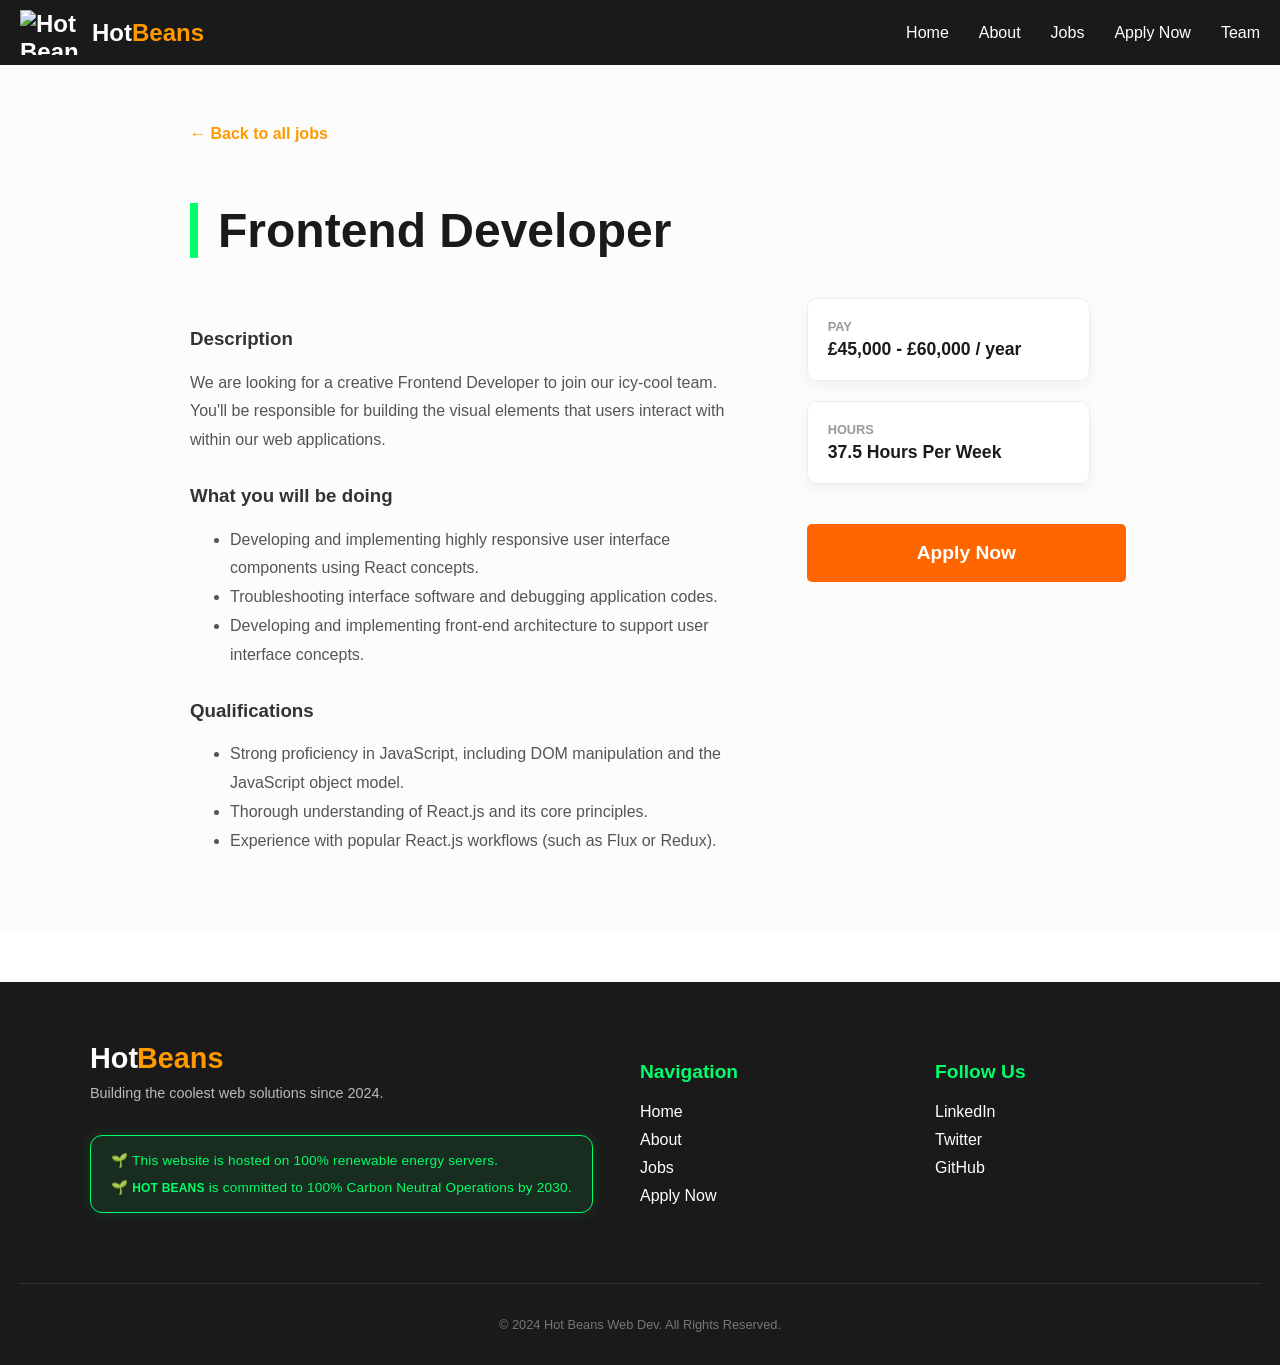
==== frontend.html @ 048b9bd3 "Add files via upload" ====
<!DOCTYPE html>
<html lang="en">
<head>
    <meta charset="UTF-8">
    <meta name="viewport" content="width=device-width, initial-scale=1.0">
    <title>Frontend Developer | Hot Beans</title>
    <link rel="stylesheet" href="style.css">
</head>
<body>

 <nav class="navbar">
    <a href="index.html" class="logo-link">
       <div class="logo">
    <img src="images/hotbeans_logo_128.png" alt="Hot Beans Logo" class="nav-icon">
    Hot<span>Beans</span>
</div>
    </a>
    
    <ul>
        <li><a href="index.html">Home</a></li>
        <li><a href="about.html">About</a></li>
        <li><a href="jobs.html">Jobs</a></li>
        <li><a href="apply.html">Apply Now</a></li>
        <li><a href="team.html">Team</a></li>
    </ul>
</nav>

    <section class="job-detail-page">
        <div class="detail-container">
            <a href="jobs.html" class="back-link">← Back to all jobs</a>
            
            <h1>Frontend Developer</h1>
            
            <div class="detail-content">
                <div class="main-info">
                    <h3>Description</h3>
                    <p>We are looking for a creative Frontend Developer to join our icy-cool team. You'll be responsible for building the visual elements that users interact with within our web applications.</p>
                    
                    <h3>What you will be doing</h3>
                    <ul>
                        <li>Developing and implementing highly responsive user interface components using React concepts.</li>
                        <li>Troubleshooting interface software and debugging application codes.</li>
                        <li>Developing and implementing front-end architecture to support user interface concepts.</li>
                    </ul>

                    <h3>Qualifications</h3>
                    <ul>
                        <li>Strong proficiency in JavaScript, including DOM manipulation and the JavaScript object model.</li>
                        <li>Thorough understanding of React.js and its core principles.</li>
                        <li>Experience with popular React.js workflows (such as Flux or Redux).</li>
                    </ul>
                </div>

                <div class="side-info">
                    <div class="stat-box">
                        <h4>Pay</h4>
                        <p>£45,000 - £60,000 / year</p>
                    </div>
                    <div class="stat-box">
                        <h4>Hours</h4>
                        <p>37.5 Hours Per Week</p>
                    </div>
                    <a href="apply.html" class="btn apply-now-full">Apply Now</a>
                </div>
            </div>
        </div>
    </section>
    <footer class="footer">
    <div class="footer-container">
        <div class="footer-logo">
            Hot<span>Beans</span>
            <p>Building the coolest web solutions since 2024.</p>

            <div class="sustainability-badge">
                <p>🌱 This website is hosted on 100% renewable energy servers.</p>
    <p>🌱 <strong>Hot Beans</strong> is committed to 100% Carbon Neutral Operations by 2030.</p>
</div>
        </div>

        <div class="footer-links">
            <h3>Navigation</h3>
            <ul>
                <li><a href="index.html">Home</a></li>
                <li><a href="about.html">About</a></li>
                <li><a href="jobs.html">Jobs</a></li>
                <li><a href="apply.html">Apply Now</a></li>
            </ul>
        </div>

           <div class="footer-socials">
    <h3>Follow Us</h3>
    <div class="social-icons">
        <a href="https://gb.linkedin.com/" target="_blank">LinkedIn</a>
        <a href="https://x.com" target="_blank">Twitter</a>
        <a href="https://github.com" target="_blank">GitHub</a>
    </div>
</div>
    </div>
    
    <div class="footer-bottom">
        <p>&copy; 2024 Hot Beans Web Dev. All Rights Reserved.</p>
    </div>
</footer>
</body>
</html>
---- style.css ----
/* =========================================
   1. GLOBAL STYLES & BUTTONS
   ========================================= */
html {
    scroll-behavior: smooth;
}

body {
    font-family: 'Segoe UI', Tahoma, Geneva, Verdana, sans-serif;
    margin: 0;
    overflow-x: hidden;
}

.btn {
    display: inline-block;
    background-color: #ff6600;
    padding: 12px 25px;
    color: white;
    text-decoration: none;
    border-radius: 5px;
    font-weight: bold;
    margin-top: 20px;
    transition: transform 0.2s;
}

.btn:hover {
    transform: scale(1.05);
}

.section-title {
    font-size: 2.5rem;
    margin-bottom: 40px;
    color: #333;
}


/* =========================================
   3. NAVBAR & BRANDING
   ========================================= */
.navbar {
    display: flex;
    justify-content: space-between;
    align-items: center;
    padding: 10px 20px;
    background-color: #1a1a1a;
}

.nav-container {
    max-width: 100%;
    padding-left: 20px;
    padding-right: 40px;
    display: flex;
    justify-content: space-between;
    width: 100%;
}

.logo-link {
    text-decoration: none;
    transition: opacity 0.3s;
}

.logo {
    display: flex;
    align-items: center;
    gap: 12px;
    font-size: 1.5rem;
    font-weight: bold;
    color: white;
    transition: color 0.3s, text-shadow 0.3s;
}

.logo span {
    color: #ff9900;
    margin-left: -12px; /* Pulls Beans into Hot */
}

.nav-icon {
    height: 45px;
    width: auto;
    max-width: 60px;
    object-fit: contain;
    display: block;
    image-rendering: -webkit-optimize-contrast;
    transition: all 0.4s ease-in-out; 
}

/* Logo Hover States */
.logo:hover {
    color: #ff9900;
    text-shadow: 0 0 10px #ff4500;
}

.logo:hover .nav-icon {
    animation: flicker 0.8s infinite alternate, heatWave 1.5s infinite ease-in-out;
}

/* Nav Links */
.navbar ul {
    display: flex;
    list-style: none;
    margin: 0;
    padding: 0;
}

.navbar li {
    margin-left: 30px;
}

.navbar a {
    color: #fff;
    text-decoration: none;
    transition: color 0.3s;
}

.navbar a:hover {
    color: #ff9900;
}

/* =========================================
   3. HERO SECTION (Homepage)
   ========================================= */
.hero {
    /* Reduced overlay from 0.6 to 0.2 for much more light */
    background: linear-gradient(rgba(0,0,0,0.2), rgba(0,0,0,0.2)), url('images/image.jpg');
    background-position: center;
    background-size: cover;
    height: 80vh;
    display: flex;
    justify-content: center;
    align-items: center;
    text-align: center;
    position: relative;
    overflow: hidden;
    /* This boosts the overall image brightness */
    filter: brightness(1.1) contrast(1.05);
}

.hero-content {
    z-index: 10;
}

.hero-content h1 {
    color: #00ff6a;
    font-size: 3.5rem;
    margin-bottom: 10px;
    /* Stronger shadow so it's readable on a bright background */
    text-shadow: 2px 2px 15px rgba(0, 0, 0, 0.9);
}

.hero-content p {
    color: #00fff2;
    font-size: 1.3rem;
    font-weight: 600;
    text-shadow: 1px 1px 10px rgba(0, 0, 0, 0.9);
}

.snow {
    pointer-events: none;
    position: absolute;
    inset: 0;
    background-image: 
        radial-gradient(2px 2px at 20px 30px, #fff, transparent),
        radial-gradient(3px 3px at 80px 120px, #fff, transparent),
        radial-gradient(2px 2px at 150px 90px, #fff, transparent),
        radial-gradient(3px 3px at 250px 40px, #fff, transparent);
    background-size: 300px 300px;
    animation: snow-fall 10s linear infinite;
    opacity: 0.5;
}

.aurora {
    position: absolute;
    inset: 0;
    pointer-events: none;
    mix-blend-mode: screen;        
    opacity: 0.6; 
    background: radial-gradient(circle at 10% 0%, rgba(0,255,200,0.5), transparent 60%),
                radial-gradient(circle at 60% 0%, rgba(0,180,255,0.5), transparent 60%);
    animation: aurora-move 15s ease-in-out infinite alternate;
}

@keyframes leopardFloat {
    0%, 100% { transform: translateY(0); }
    50% { transform: translateY(-15px); }
}

@keyframes snow-fall {
    from { background-position: 0 0; }
    to { background-position: 0 300px; }
}

/* =========================================
   4. INFO SECTION (Lynx Image & About)
   ========================================= */
.info-section {
    padding: 80px 20px;
    background-color: #f5f5f5;
}

.info-container {
    max-width: 1000px;
    margin: 0 auto;
    display: flex;
    align-items: center;
    justify-content: center;
    gap: 30px;
}

.info-image {
    flex: 1;
    display: flex;
    justify-content: flex-end;
}

.info-image a {
    display: inline-block;
    cursor: pointer;
    text-decoration: none;
}

.info-image img {
    width: 100%;
    max-width: 450px;
    border-radius: 20px;
    box-shadow: 0 20px 40px rgba(0,0,0,0.1);
    transition: transform 0.4s cubic-bezier(0.175, 0.885, 0.32, 1.275), box-shadow 0.4s ease;
}

.info-image img:hover {
    transform: scale(1.05) rotate(1deg);
    box-shadow: 0 0 40px rgba(0, 255, 242, 0.6);
}

.info-text {
    flex: 1;
    text-align: left;
    padding-right: 20px;
}

/* =========================================
   5. ABOUT PAGE (Values, Services, CTA)
   ========================================= */
/* Values Section */
.values-section {
    padding: 80px 20px;
    background-color: #f9f9f9;
    text-align: center;
}

.values-grid {
    display: flex;
    justify-content: center;
    gap: 30px;
    max-width: 1100px;
    margin: 0 auto;
    flex-wrap: wrap;
}

.value-card {
    background: white;
    padding: 40px;
    border-radius: 20px;
    flex: 1;
    min-width: 250px;
    box-shadow: 0 10px 30px rgba(0,0,0,0.05);
    transition: transform 0.3s ease;
    border-bottom: 4px solid #00ff6a;
}

.value-card:hover {
    transform: translateY(-10px);
}

.value-card .icon {
    font-size: 3rem;
    margin-bottom: 20px;
}

.value-card h3 {
    margin-bottom: 15px;
    color: #1a1a1a;
}

.value-card p {
    color: #666;
    line-height: 1.6;
}

/* Services Section */
.services-section {
    padding: 80px 20px;
    background-color: #ffffff;
    text-align: center;
}

.services-container {
    display: flex;
    justify-content: center;
    gap: 30px;
    max-width: 1100px;
    margin: 0 auto;
    flex-wrap: wrap;
}

.service-card {
    flex: 1;
    min-width: 280px;
    padding: 40px 20px;
    border: 1px solid #eee;
    border-radius: 15px;
    transition: all 0.3s ease;
}

.service-card:hover {
    background: #fcfcfc;
    border-color: #00ff6a;
    transform: scale(1.02);
}

.service-icon {
    font-size: 2.5rem;
    margin-bottom: 20px;
}

/* CTA Section */
.cta-section {
    padding: 100px 20px;
    background: linear-gradient(135deg, #1a1a1a 0%, #000000 100%);
    color: white;
    text-align: center;
}

.cta-content h2 {
    font-size: 3rem;
    color: #00ff6a;
    margin-bottom: 10px;
}

.cta-content p {
    font-size: 1.2rem;
    color: #00fff2;
    margin-bottom: 30px;
}

.cta-btn {
    padding: 15px 40px;
    font-size: 1.2rem;
    background-color: #ff9900;
    border: none;
    box-shadow: 0 0 20px rgba(255, 153, 0, 0.4);
}

.cta-btn:hover {
    background-color: #e68a00;
    transform: translateY(-3px);
    box-shadow: 0 0 30px rgba(255, 153, 0, 0.6);
}

/* =========================================
   6. FORMS & APPLY PAGE
   ========================================= */
.apply-section {
    padding: 80px 20px;
    background: #f4f4f4;
    min-height: 80vh;
    display: flex;
    justify-content: center;
    align-items: center;
}

.form-container {
    background: white;
    padding: 50px;
    border-radius: 20px;
    box-shadow: 0 15px 40px rgba(0,0,0,0.1);
    max-width: 600px;
    width: 100%;
    border-top: 5px solid #ff9900;
}

.form-group {
    margin-bottom: 20px;
    text-align: left;
}

.form-group label {
    display: block;
    font-weight: bold;
    margin-bottom: 8px;
    color: #333;
}

.form-group input, 
.form-group select, 
.form-group textarea {
    width: 100%;
    padding: 12px;
    border: 2px solid #eee;
    border-radius: 8px;
    font-family: inherit;
    transition: all 0.3s ease;
}

.form-group input:focus, 
.form-group select:focus, 
.form-group textarea:focus {
    outline: none;
    border-color: #00ff6a;
    box-shadow: 0 0 10px rgba(0, 255, 106, 0.2);
}

/* File Upload Specific Styling */
input[type="file"] {
    background: #f9f9f9;
    padding: 10px;
    border: 2px dashed #00ff6a;
    border-radius: 8px;
    cursor: pointer;
    width: 100%;
}

input[type="file"]::file-selector-button {
    background-color: #333;
    color: white;
    padding: 8px 16px;
    border: none;
    border-radius: 5px;
    margin-right: 15px;
    cursor: pointer;
    transition: 0.3s;
}

input[type="file"]::file-selector-button:hover {
    background-color: #00fff2;
    color: #000;
}

.apply-form .btn {
    width: 100%;
    padding: 15px;
    font-size: 1.1rem;
    background-color: #ff9900;
    color: white;
    border: none;
    border-radius: 8px;
    cursor: pointer;
    transition: 0.3s;
}

.apply-form .btn:hover {
    background-color: #e68a00;
    transform: translateY(-2px);
    box-shadow: 0 5px 15px rgba(255, 153, 0, 0.4);
}

#success-message {
    animation: fadeIn 0.5s ease-in-out;
}

@keyframes fadeIn {
    from { opacity: 0; transform: translateY(10px); }
    to { opacity: 1; transform: translateY(0); }
}

/* =========================================
   7. FOOTER
   ========================================= */
.footer {
    background-color: #1a1a1a;
    color: #fff;
    padding: 60px 20px 20px 20px;
    margin-top: 50px;
}

.footer-container {
    max-width: 1100px;
    margin: 0 auto;
    display: flex;
    justify-content: space-between;
    flex-wrap: wrap;
    gap: 40px;
}

.footer-logo {
    flex: 2;
    font-size: 1.5rem;
    font-weight: bold;
}

.footer-logo span {
    color: #ff9900;
}

.footer-logo p {
    font-size: 0.9rem;
    color: #bbb;
    margin-top: 10px;
    font-weight: normal;
}

.footer-links, .footer-socials {
    flex: 1;
}

.footer h3 {
    font-size: 1.2rem;
    margin-bottom: 20px;
    color: #00ff6a;
}

.footer ul {
    list-style: none;
    padding: 0;
}

.footer ul li {
    margin-bottom: 10px;
}

.footer a {
    color: #ffffff;
    text-decoration: none;
    transition: color 0.3s;
}

.footer a:hover {
    color: #ff9900;
}

.social-icons a {
    display: block;
    margin-bottom: 10px;
}

.footer-bottom {
    text-align: center;
    margin-top: 50px;
    padding-top: 20px;
    border-top: 1px solid #333;
    font-size: 0.8rem;
    color: #777;
}

/* =========================================
   8. JOBS PAGE STYLES
   ========================================= */
.jobs-header {
    text-align: center;
    padding: 60px 20px;
    background: #1a1a1a;
    color: white;
}

.job-grid-section {
    padding: 50px 20px;
    background: #fff;
}

.job-grid {
    display: flex;
    justify-content: center;
    gap: 20px;
    max-width: 1100px;
    margin: 0 auto;
}

.job-card {
    flex: 1;
    background: #f9f9f9;
    padding: 30px;
    border-radius: 15px;
    border: 1px solid #eee;
    text-align: center;
    transition: 0.3s;
}

.job-card:hover {
    border-color: #ff9900;
    transform: translateY(-5px);
    box-shadow: 0 10px 25px rgba(0,0,0,0.05);
}

.divider {
    border: 0;
    height: 1px;
    background: #eee;
    margin: 40px 0;
}

.job-details-container {
    max-width: 900px;
    margin: 0 auto 100px;
    padding: 0 20px;
}

.detail-box {
    margin-bottom: 80px;
    padding: 40px;
    background: white;
    border-left: 5px solid #00ff6a; /* Neon Green accent */
    box-shadow: 0 5px 20px rgba(0,0,0,0.05);
    border-radius: 0 15px 15px 0;
}

.detail-grid {
    display: grid;
    grid-template-columns: 1fr 1fr;
    gap: 30px;
    margin-top: 20px;
}

.pay-info {
    grid-column: span 2;
    background: #f4f4f4;
    padding: 20px;
    border-radius: 10px;
    display: flex;
    justify-content: space-between;
    align-items: center;
    margin-top: 20px;
}

.pay-info strong {
    color: #333;
}

/* =========================================
   9. JOB DETAIL INDIVIDUAL PAGES
   ========================================= */
.job-detail-page {
    padding: 60px 20px;
    background-color: #fcfcfc;
    min-height: 80vh;
}

.detail-container {
    max-width: 900px;
    margin: 0 auto;
}

.back-link {
    display: inline-block;
    margin-bottom: 20px;
    color: #ff9900;
    text-decoration: none;
    font-weight: bold;
}

.job-detail-page h1 {
    font-size: 3rem;
    margin-bottom: 40px;
    color: #1a1a1a;
    border-left: 8px solid #00ff6a; /* That signature neon green */
    padding-left: 20px;
}

.detail-content {
    display: flex;
    gap: 50px;
    flex-wrap: wrap;
}

.main-info {
    flex: 2;
    min-width: 300px;
}

.main-info h3 {
    margin-top: 30px;
    color: #333;
}

.main-info p, .main-info li {
    line-height: 1.8;
    color: #555;
}

.side-info {
    flex: 1;
    min-width: 250px;
}

.stat-box {
    background: white;
    padding: 20px;
    border-radius: 10px;
    box-shadow: 0 5px 15px rgba(0,0,0,0.05);
    margin-bottom: 20px;
    border: 1px solid #eee;
}

.stat-box h4 {
    margin: 0 0 5px 0;
    color: #999;
    text-transform: uppercase;
    font-size: 0.8rem;
}

.stat-box p {
    margin: 0;
    font-weight: bold;
    font-size: 1.1rem;
    color: #1a1a1a;
}

.apply-now-full {
    width: 100%;
    text-align: center;
    padding: 18px;
    font-size: 1.2rem;
}


/* =========================================
   10. TEAM SLIDER (WITH IMAGE BACKGROUND)
   ========================================= */
   .team-page {
    position: relative;
    padding: 100px 20px;
    background: url('images/background.jpg') no-repeat center center;
    background-size: cover;
    background-attachment: fixed; 
    min-height: 80vh;
    display: flex;
    flex-direction: column;
    justify-content: center;
    align-items: center;
    overflow: hidden;
}

/* Dark overlay for readability */
.team-overlay {
    position: absolute;
    inset: 0;
    background: rgba(0, 0, 0, 0.6); 
    z-index: 1;
}

.team-content-wrapper {
    position: relative;
    z-index: 2;
    width: 100%;
}

.section-title-white {
    font-size: 3rem;
    color: #fff;
    margin-bottom: 50px;
    text-align: center;
    text-shadow: 2px 2px 10px rgba(0,0,0,0.5);
}

.slider-container {
    position: relative;
    max-width: 1000px;
    margin: 0 auto;
    display: flex;
    align-items: center;
    gap: 20px;
}

.slider {
    width: 100%;
    overflow: hidden;
    position: relative;
    min-height: 400px; /* Keeps the page from jumping when slides change */
}

/* FADE ANIMATION */
.slide {
    display: none; 
}

.slide.active {
    display: block;
    animation: slideFade 0.6s ease-in-out;
}

@keyframes slideFade {
    from { opacity: 0; transform: translateY(10px); }
    to { opacity: 1; transform: translateY(0); }
}

.member-box {
    display: flex;
    align-items: center;
    gap: 40px;
    background: rgba(255, 255, 255, 0.95); 
    padding: 50px;
    border-radius: 25px;
    text-align: left;
    box-shadow: 0 20px 50px rgba(0,0,0,0.3);
}

.member-box img {
    width: 250px;
    height: 250px;
    border-radius: 15px;
    object-fit: cover;
    box-shadow: 0 10px 20px rgba(0,0,0,0.1);
}

.member-info .role {
    color: #00ff6a; /* Neon Green */
    font-weight: bold;
    text-transform: uppercase;
    margin-bottom: 10px;
    display: block;
}

.arrow {
    background: #ff9900;
    color: white;
    border: none;
    width: 60px;
    height: 60px;
    font-size: 1.5rem;
    cursor: pointer;
    border-radius: 50%;
    transition: 0.3s ease;
    display: flex;
    justify-content: center;
    align-items: center;
    flex-shrink: 0;
    z-index: 10;
}

.arrow:hover {
    background: #00ff6a;
    transform: scale(1.1);
}

/* CREDITS SECTION - Ensuring a solid cut-off */
.credits-section {
    position: relative;
    z-index: 3;
    background-color: #ffffff;
    padding: 80px 20px;
    text-align: center;
}

.credits-content {
    max-width: 800px;
    margin: 0 auto;
}

.thanks-box {
    margin-top: 40px;
    padding: 30px;
    background: #f9f9f9;
    border-radius: 15px;
    border-top: 4px solid #00fff2;
}

/* =========================================
   1. KEYFRAMES & ANIMATIONS
   ========================================= */
@keyframes flicker {
    0% { filter: drop-shadow(0 0 5px #ff4500) brightness(1); }
    50% { filter: drop-shadow(0 0 20px #ff8c00) brightness(1.3); }
    100% { filter: drop-shadow(0 0 5px #ff4500) brightness(1); }
}

@keyframes heatWave {
    0% { transform: scale(1) skewX(0deg); }
    25% { transform: scale(1.08) skewX(1.5deg); }
    75% { transform: scale(1.08) skewX(-1.5deg); }
    100% { transform: scale(1) skewX(0deg); }
}
/* =========================================
   SUSTAINABILITY & FOOTER BRANDING
   ========================================= */

.footer-logo {
    font-size: 1.8rem;
    font-weight: bold;
    color: #fff;
    margin-bottom: 20px;
}

.footer-logo span {
    color: #ff9900;
    margin-left: -1px; /* Removes the gap between Hot and Beans */
}

/* The Combined Green Box Highlight */
.sustainability-badge {
    margin-top: 20px;
    padding: 15px 20px;
    background: rgba(0, 255, 106, 0.08); /* Subtle green tint */
    border: 1px solid #00ff6a;
    border-radius: 12px;
    display: inline-flex;
    flex-direction: column; /* Stacks the two notes vertically */
    gap: 8px; /* Adds space between the two lines */
    align-items: flex-start;
    box-shadow: 0 0 15px rgba(0, 255, 106, 0.15);
    transition: transform 0.3s ease;
}

.sustainability-badge p {
    margin: 0;
    font-size: 0.85rem;
    color: #00ff6a;
    letter-spacing: 0.2px;
    line-height: 1.4;
}

.sustainability-badge strong {
    color: #00ff6a;
    text-transform: uppercase;
    font-size: 0.75rem;
}

/* Optional: Slight glow on hover */
.sustainability-badge:hover {
    transform: scale(1.02);
    background: rgba(0, 255, 106, 0.12);
}
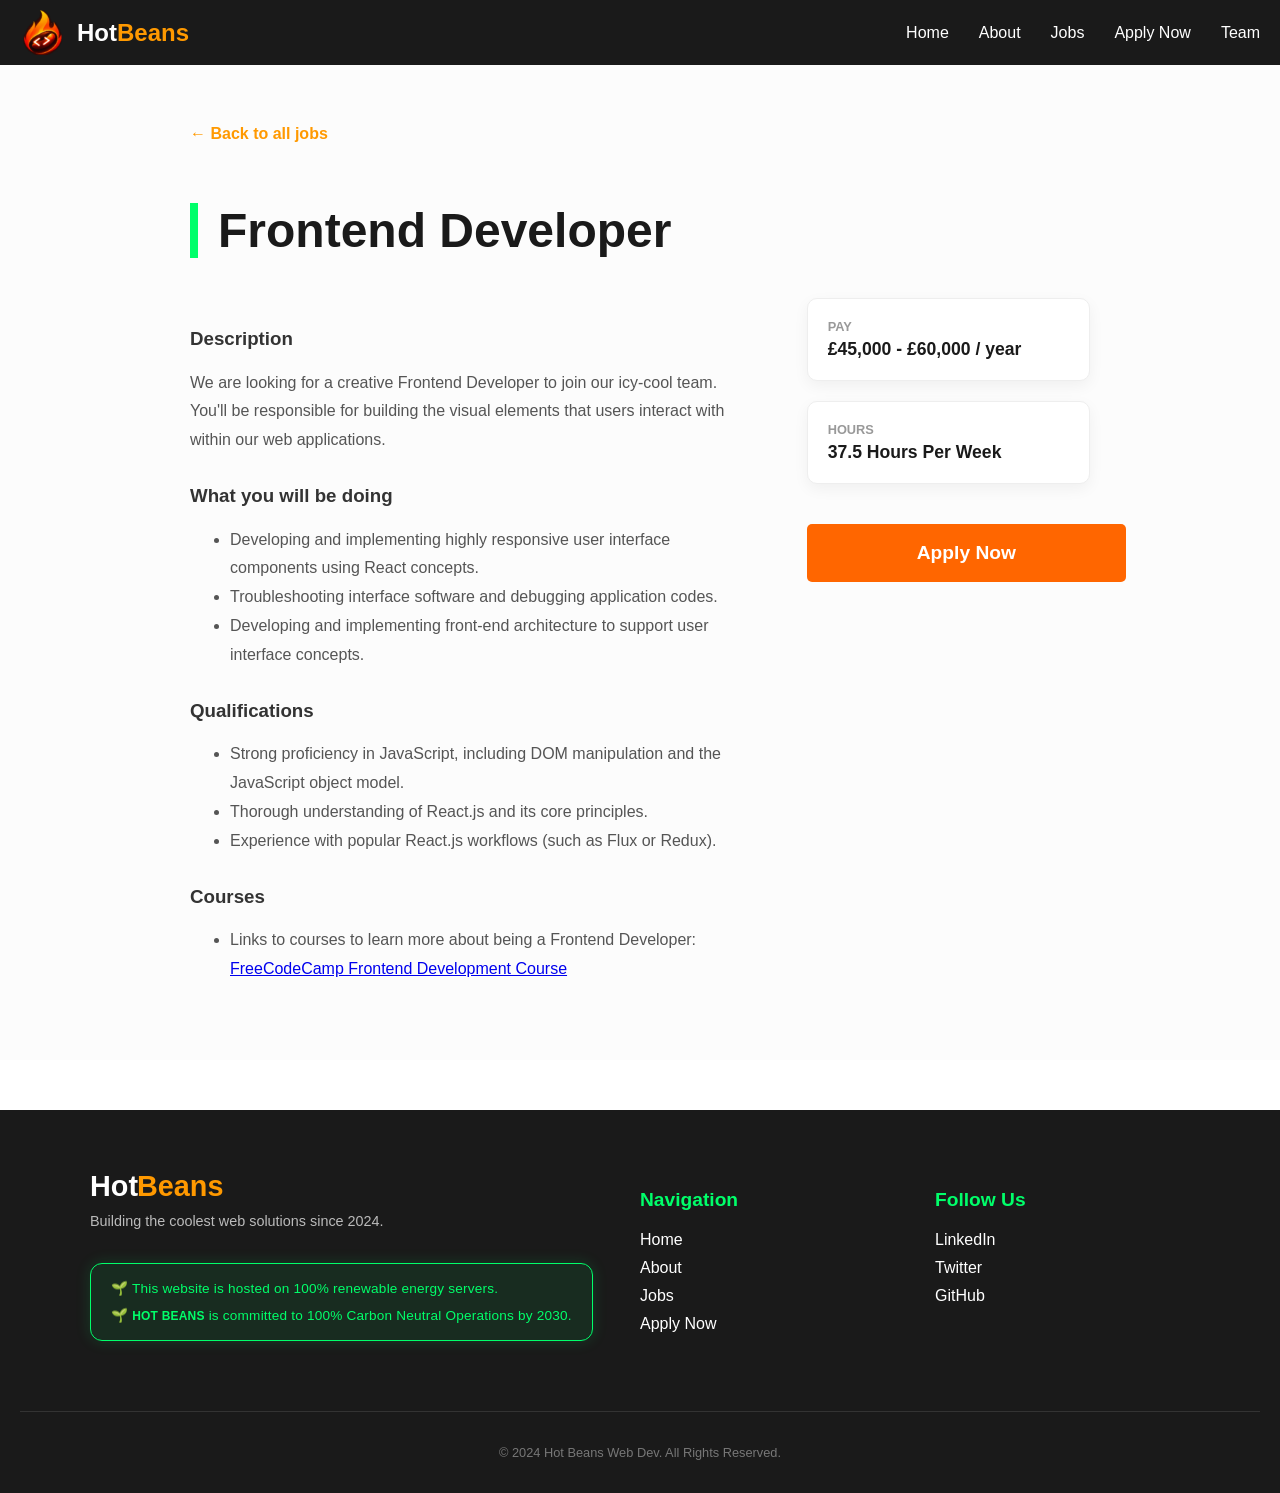
==== commit 4b4ca206: "frontend.html" ====
--- a/frontend.html
+++ b/frontend.html
@@ -48,6 +48,15 @@
                         <li>Strong proficiency in JavaScript, including DOM manipulation and the JavaScript object model.</li>
                         <li>Thorough understanding of React.js and its core principles.</li>
                         <li>Experience with popular React.js workflows (such as Flux or Redux).</li>
+                    </ul>
+                    <h3>Courses</h3>
+                    <ul>
+                        <li>Links to courses to learn more about being a Frontend Developer:
+                            <a href="https://www.freecodecamp.org/learn/" target="_blank">
+            FreeCodeCamp Frontend Development Course
+        </a>
+                        </li>
+                
                     </ul>
                 </div>
 
@@ -102,4 +111,4 @@
     </div>
 </footer>
 </body>
-</html>+</html>
